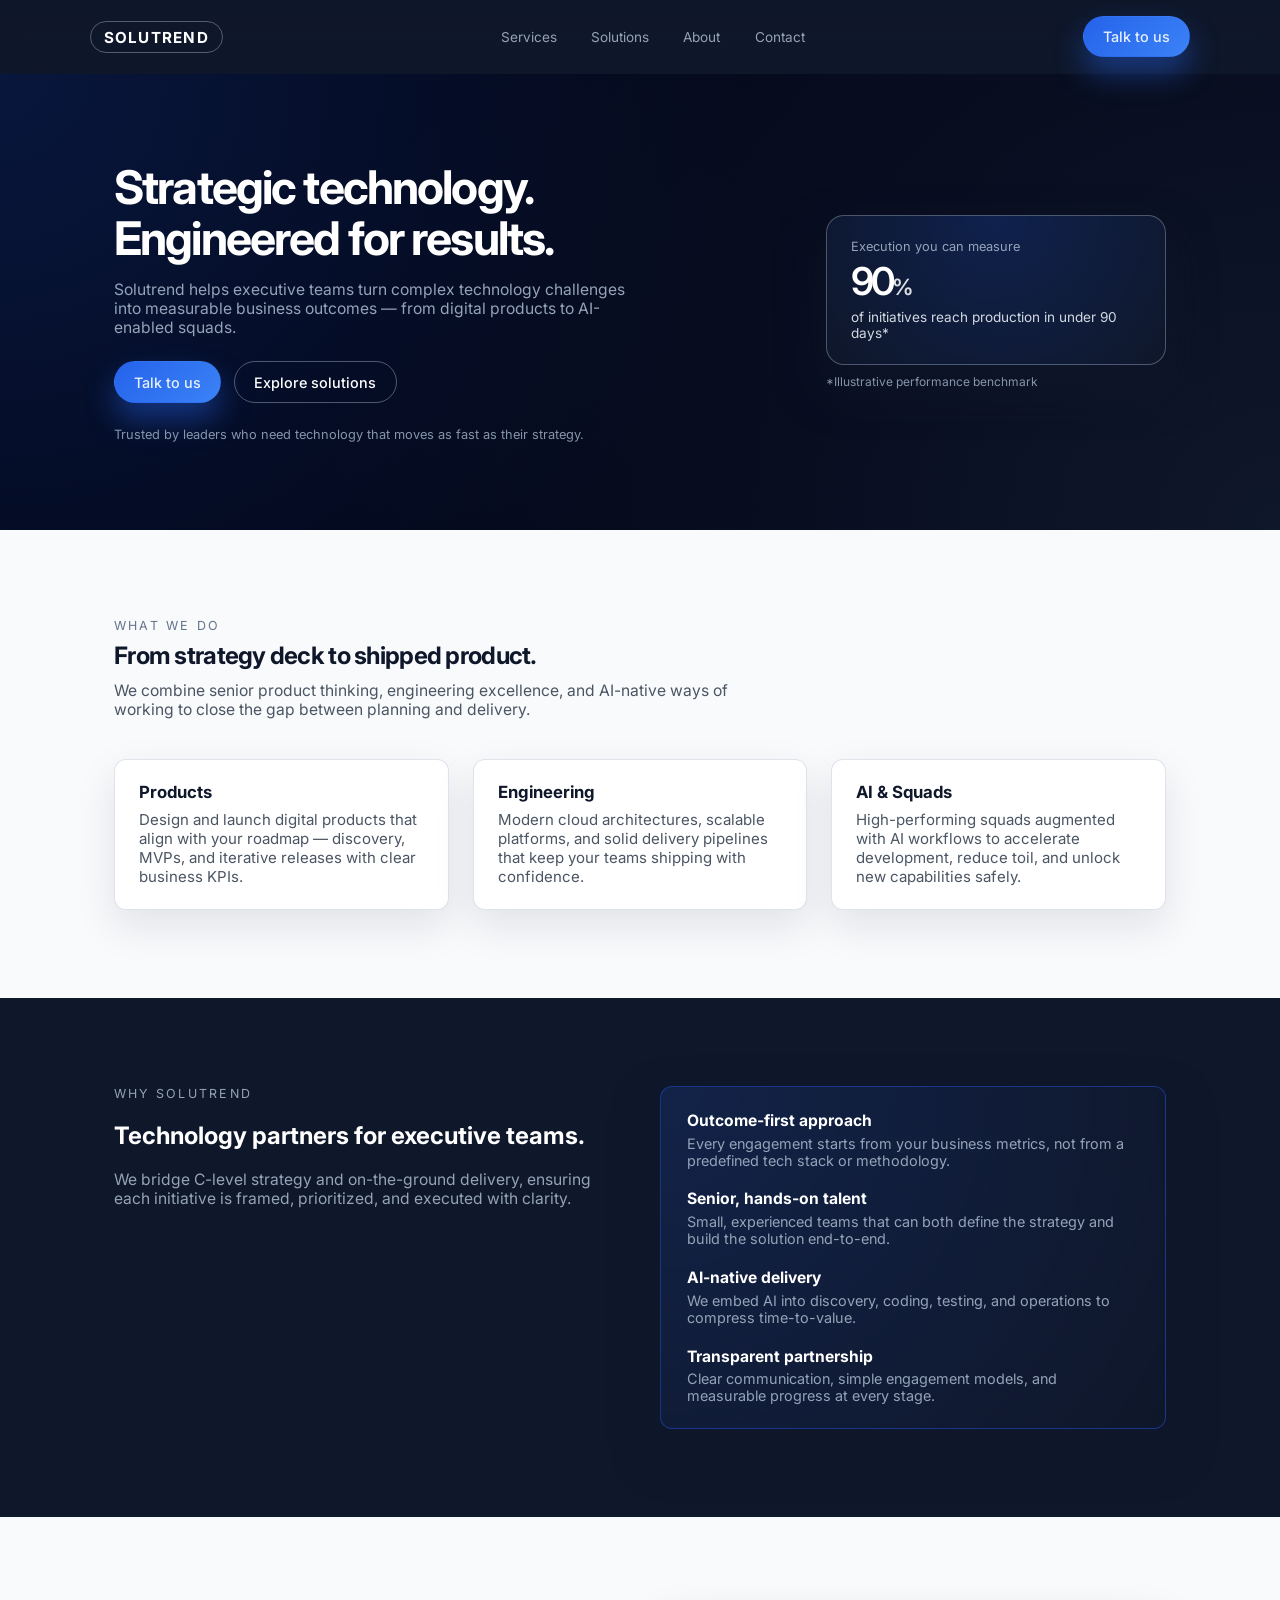
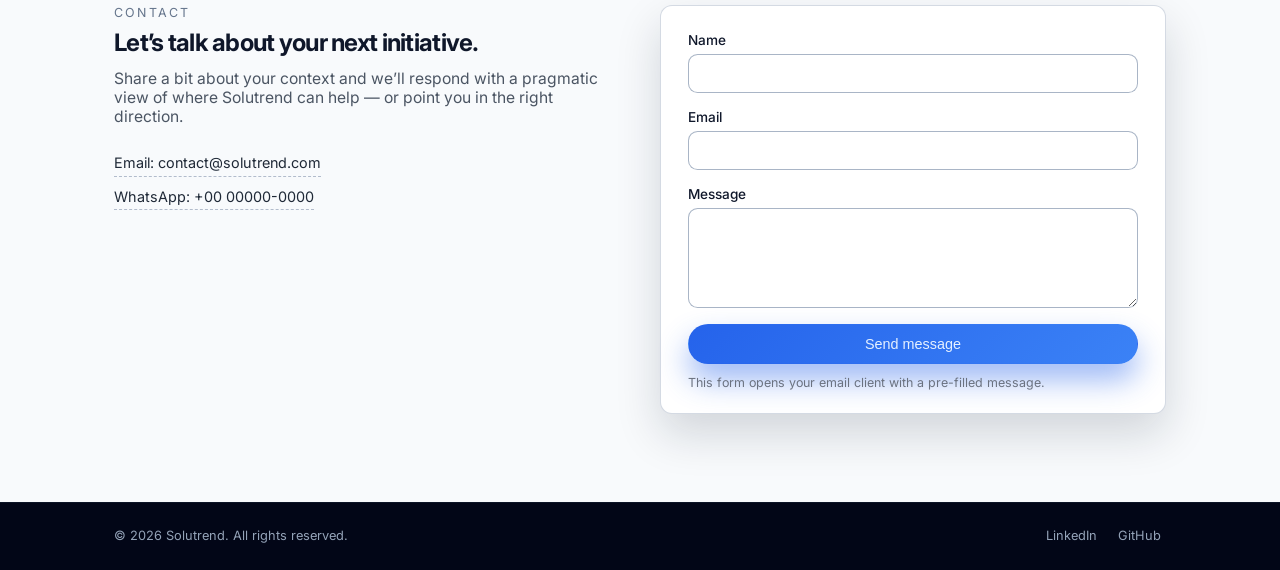
==== index.html @ f40e410d "Init" ====
<!DOCTYPE html>
<html lang="en">
<head>
  <meta charset="UTF-8">
  <meta name="viewport" content="width=device-width, initial-scale=1">
  <title>Solutrend — Strategic Technology. Engineered for Results.</title>

  <!-- Inter font -->
  <link rel="preconnect" href="https://fonts.googleapis.com">
  <link rel="preconnect" href="https://fonts.gstatic.com" crossorigin>
  <link href="https://fonts.googleapis.com/css2?family=Inter:wght@300;400;500;600;700&display=swap" rel="stylesheet">

  <link rel="stylesheet" href="css/styles.css">
</head>
<body>
  <header class="site-header" id="top">
    <div class="container header-inner">
      <div class="logo" aria-label="Solutrend">
        <span class="logo-mark">Solutrend</span>
      </div>
      <nav class="nav" aria-label="Main navigation">
        <button class="nav-toggle" aria-label="Toggle navigation" aria-expanded="false">
          <span class="nav-toggle-bar"></span>
          <span class="nav-toggle-bar"></span>
        </button>
        <ul class="nav-list">
          <li><a href="#services">Services</a></li>
          <li><a href="#solutions">Solutions</a></li>
          <li><a href="#about">About</a></li>
          <li><a href="#contact">Contact</a></li>
        </ul>
      </nav>
      <a href="#contact" class="btn btn-primary header-cta">Talk to us</a>
    </div>
  </header>

  <main>
    <!-- Hero -->
    <section class="section section-hero" aria-labelledby="hero-heading">
      <div class="container hero-grid">
        <div class="hero-text">
          <h1 id="hero-heading">Strategic technology. Engineered for results.</h1>
          <p class="hero-subtitle">
            Solutrend helps executive teams turn complex technology challenges into measurable business outcomes — from digital products to AI-enabled squads.
          </p>
          <div class="hero-actions">
            <a href="#contact" class="btn btn-primary">Talk to us</a>
            <a href="#solutions" class="btn btn-ghost">Explore solutions</a>
          </div>
          <p class="hero-footnote">
            Trusted by leaders who need technology that moves as fast as their strategy.
          </p>
        </div>
        <div class="hero-highlight" aria-hidden="true">
          <div class="hero-card">
            <p class="hero-card-label">Execution you can measure</p>
            <p class="hero-card-metric">90<span>%</span></p>
            <p class="hero-card-caption">of initiatives reach production in under 90 days*</p>
          </div>
          <p class="hero-card-disclaimer">*Illustrative performance benchmark</p>
        </div>
      </div>
    </section>

    <!-- Services / Cards -->
    <section class="section section-light" id="services" aria-label="Solutrend services">
      <div class="container">
        <header class="section-heading">
          <p class="eyebrow">What we do</p>
          <h2>From strategy deck to shipped product.</h2>
          <p class="section-lead">
            We combine senior product thinking, engineering excellence, and AI-native ways of working to close the gap between planning and delivery.
          </p>
        </header>

        <div class="cards-grid">
          <article class="card">
            <h3>Products</h3>
            <p>
              Design and launch digital products that align with your roadmap — discovery, MVPs, and iterative releases with clear business KPIs.
            </p>
          </article>
          <article class="card">
            <h3>Engineering</h3>
            <p>
              Modern cloud architectures, scalable platforms, and solid delivery pipelines that keep your teams shipping with confidence.
            </p>
          </article>
          <article class="card">
            <h3>AI &amp; Squads</h3>
            <p>
              High-performing squads augmented with AI workflows to accelerate development, reduce toil, and unlock new capabilities safely.
            </p>
          </article>
        </div>
      </div>
    </section>

    <!-- Solutions / Why -->
    <section class="section" id="solutions">
      <div class="container">
        <div class="split-grid">
          <div class="split-text">
            <p class="eyebrow">Why Solutrend</p>
            <h2>Technology partners for executive teams.</h2>
            <p class="section-lead">
              We bridge C-level strategy and on-the-ground delivery, ensuring each initiative is framed, prioritized, and executed with clarity.
            </p>
          </div>
          <div class="split-list" id="about">
            <ul class="why-list">
              <li>
                <h3>Outcome-first approach</h3>
                <p>
                  Every engagement starts from your business metrics, not from a predefined tech stack or methodology.
                </p>
              </li>
              <li>
                <h3>Senior, hands-on talent</h3>
                <p>
                  Small, experienced teams that can both define the strategy and build the solution end-to-end.
                </p>
              </li>
              <li>
                <h3>AI-native delivery</h3>
                <p>
                  We embed AI into discovery, coding, testing, and operations to compress time-to-value.
                </p>
              </li>
              <li>
                <h3>Transparent partnership</h3>
                <p>
                  Clear communication, simple engagement models, and measurable progress at every stage.
                </p>
              </li>
            </ul>
          </div>
        </div>
      </div>
    </section>

    <!-- Contact -->
    <section class="section section-light" id="contact" aria-labelledby="contact-heading">
      <div class="container contact-grid">
        <div class="contact-intro">
          <p class="eyebrow">Contact</p>
          <h2 id="contact-heading">Let’s talk about your next initiative.</h2>
          <p class="section-lead">
            Share a bit about your context and we’ll respond with a pragmatic view of where Solutrend can help — or point you in the right direction.
          </p>
          <div class="contact-links">
            <a href="mailto:contact@solutrend.com" class="contact-link">
              Email: contact@solutrend.com
            </a>
            <a href="https://wa.me/000000000000" class="contact-link" aria-label="Contact Solutrend via WhatsApp (placeholder link)">
              WhatsApp: +00 00000-0000
            </a>
          </div>
        </div>

        <div class="contact-form-wrapper">
          <form class="contact-form" action="mailto:contact@solutrend.com" method="POST" enctype="text/plain">
            <div class="form-field">
              <label for="name">Name</label>
              <input type="text" id="name" name="name" required autocomplete="name">
            </div>
            <div class="form-field">
              <label for="email">Email</label>
              <input type="email" id="email" name="email" required autocomplete="email">
            </div>
            <div class="form-field">
              <label for="message">Message</label>
              <textarea id="message" name="message" rows="4" required></textarea>
            </div>
            <button type="submit" class="btn btn-primary" aria-label="Send message to Solutrend">
              Send message
            </button>
          </form>
          <p class="form-footnote">
            This form opens your email client with a pre-filled message.
          </p>
        </div>
      </div>
    </section>
  </main>

  <footer class="site-footer">
    <div class="container footer-inner">
      <p class="footer-copy">
        &copy; <span id="year"></span> Solutrend. All rights reserved.
      </p>
      <div class="footer-social" aria-label="Social links">
        <a href="#" class="footer-link" aria-label="Solutrend on LinkedIn (placeholder)">LinkedIn</a>
        <a href="#" class="footer-link" aria-label="Solutrend on GitHub (placeholder)">GitHub</a>
      </div>
    </div>
  </footer>

  <script src="js/main.js"></script>
</body>
</html>
---- css/styles.css ----
:root {
  --bg-dark: #0F172A;
  --bg-light: #F8FAFC;
  --primary: #2563EB;
  --text-main: #FFFFFF;
  --text-muted: #94A3B8;
  --border-subtle: rgba(148, 163, 184, 0.3);
  --radius-lg: 18px;
  --radius-md: 12px;
  --shadow-soft: 0 22px 45px rgba(15, 23, 42, 0.65);
}

*,
*::before,
*::after {
  box-sizing: border-box;
}

html {
  scroll-behavior: smooth;
}

body {
  margin: 0;
  min-height: 100vh;
  font-family: "Inter", system-ui, -apple-system, BlinkMacSystemFont, "Segoe UI", sans-serif;
  background-color: var(--bg-dark);
  color: var(--text-main);
  -webkit-font-smoothing: antialiased;
}

img {
  max-width: 100%;
  display: block;
}

a {
  color: inherit;
  text-decoration: none;
}

a:focus-visible,
button:focus-visible,
input:focus-visible,
textarea:focus-visible {
  outline: 2px solid var(--primary);
  outline-offset: 3px;
}

.container {
  width: 100%;
  max-width: 1100px;
  margin: 0 auto;
  padding: 0 1.5rem;
}

.section {
  padding: 4.5rem 0;
}

.section-light {
  background-color: var(--bg-light);
  color: #0F172A;
}

.site-header {
  position: sticky;
  top: 0;
  z-index: 30;
  background: linear-gradient(to bottom, rgba(15, 23, 42, 0.96), rgba(15, 23, 42, 0.86));
  border-bottom: 1px solid rgba(15, 23, 42, 0.9);
  backdrop-filter: blur(24px);
}

.header-inner {
  display: flex;
  align-items: center;
  justify-content: space-between;
  padding: 0.9rem 0;
  gap: 1rem;
}

.logo-mark {
  font-weight: 700;
  letter-spacing: 0.08em;
  text-transform: uppercase;
  font-size: 0.95rem;
  padding: 0.35rem 0.8rem;
  border-radius: 999px;
  border: 1px solid rgba(148, 163, 184, 0.5);
  color: var(--text-main);
}

.nav {
  display: flex;
  align-items: center;
  gap: 1rem;
}

.nav-list {
  list-style: none;
  display: flex;
  align-items: center;
  gap: 0.75rem;
  margin: 0;
  padding: 0;
}

.nav-list a {
  display: inline-flex;
  align-items: center;
  padding: 0.35rem 0.7rem;
  border-radius: 999px;
  font-size: 0.85rem;
  color: var(--text-muted);
  transition: color 0.18s ease, background-color 0.18s ease, transform 0.18s ease;
}

.nav-list a:hover {
  color: var(--text-main);
  background-color: rgba(15, 23, 42, 0.8);
  transform: translateY(-1px);
}

.nav-toggle {
  display: none;
  background: none;
  border: none;
  padding: 0.25rem;
  cursor: pointer;
}

.nav-toggle-bar {
  display: block;
  width: 20px;
  height: 2px;
  margin: 4px 0;
  background-color: var(--text-muted);
  border-radius: 999px;
  transition: background-color 0.2s ease, transform 0.2s ease;
}

.btn {
  display: inline-flex;
  align-items: center;
  justify-content: center;
  gap: 0.4rem;
  padding: 0.7rem 1.2rem;
  border-radius: 999px;
  border: 1px solid transparent;
  font-size: 0.9rem;
  font-weight: 500;
  cursor: pointer;
  transition: background-color 0.18s ease, color 0.18s ease, box-shadow 0.18s ease, transform 0.18s ease, border-color 0.18s ease;
}

.btn-primary {
  background: linear-gradient(135deg, #2563EB, #3B82F6);
  color: #E5F0FF;
  box-shadow: 0 16px 30px rgba(37, 99, 235, 0.45);
}

.btn-primary:hover {
  transform: translateY(-1px);
  box-shadow: 0 22px 40px rgba(37, 99, 235, 0.55);
}

.btn-ghost {
  background-color: transparent;
  border-color: rgba(148, 163, 184, 0.5);
  color: var(--text-main);
}

.btn-ghost:hover {
  background-color: rgba(15, 23, 42, 0.85);
  border-color: rgba(148, 163, 184, 0.9);
  transform: translateY(-1px);
}

.header-cta {
  display: none;
}

.section-hero {
  padding-top: 4.5rem;
  padding-bottom: 4.5rem;
  background: radial-gradient(circle at top left, rgba(37, 99, 235, 0.18), transparent 55%), radial-gradient(circle at bottom right, rgba(15, 23, 42, 0.8), #020617 70%);
}

.hero-grid {
  display: flex;
  flex-direction: column;
  gap: 2.5rem;
}

.hero-text h1 {
  font-size: clamp(1.9rem, 5vw, 2.9rem);
  line-height: 1.1;
  letter-spacing: -0.04em;
  margin: 0 0 1rem;
}

.hero-subtitle {
  margin: 0 0 1.5rem;
  color: var(--text-muted);
  max-width: 35rem;
  font-size: 0.98rem;
}

.hero-actions {
  display: flex;
  flex-wrap: wrap;
  gap: 0.8rem;
  margin-bottom: 1.5rem;
}

.hero-footnote {
  margin: 0;
  font-size: 0.8rem;
  color: rgba(148, 163, 184, 0.9);
}

.hero-highlight {
  display: flex;
  flex-direction: column;
  gap: 0.6rem;
  max-width: 340px;
}

.hero-card {
  background: radial-gradient(circle at top, rgba(37, 99, 235, 0.22), rgba(15, 23, 42, 0.98));
  border-radius: var(--radius-lg);
  padding: 1.4rem 1.5rem;
  box-shadow: var(--shadow-soft);
  border: 1px solid rgba(148, 163, 184, 0.45);
}

.hero-card-label {
  font-size: 0.8rem;
  color: var(--text-muted);
  margin: 0 0 0.25rem;
}

.hero-card-metric {
  margin: 0;
  font-size: 2.4rem;
  letter-spacing: -0.08em;
  font-weight: 600;
}

.hero-card-metric span {
  font-size: 1.4rem;
  opacity: 0.85;
}

.hero-card-caption {
  margin: 0.35rem 0 0;
  font-size: 0.85rem;
  color: rgba(226, 232, 240, 0.92);
}

.hero-card-disclaimer {
  margin: 0;
  font-size: 0.75rem;
  color: rgba(148, 163, 184, 0.9);
}

.section-heading {
  max-width: 640px;
  margin-bottom: 2.5rem;
}

.section-heading h2 {
  margin: 0 0 0.7rem;
  font-size: 1.5rem;
  letter-spacing: -0.03em;
}

.section-lead {
  margin: 0;
  font-size: 0.98rem;
  color: var(--text-muted);
}

.section-light .section-lead {
  color: #4b5563;
}

.eyebrow {
  font-size: 0.78rem;
  letter-spacing: 0.18em;
  text-transform: uppercase;
  color: var(--text-muted);
  margin: 0 0 0.5rem;
}

.section-light .eyebrow {
  color: #64748b;
}

.cards-grid {
  display: grid;
  grid-template-columns: 1fr;
  gap: 1.5rem;
}

.card {
  background-color: #020617;
  color: var(--text-main);
  border-radius: var(--radius-md);
  padding: 1.4rem 1.5rem;
  border: 1px solid var(--border-subtle);
  box-shadow: 0 16px 40px rgba(15, 23, 42, 0.7);
  transition: transform 0.2s ease, box-shadow 0.2s ease, border-color 0.2s ease, background-color 0.2s ease;
}

.card h3 {
  margin: 0 0 0.5rem;
  font-size: 1.05rem;
}

.card p {
  margin: 0;
  font-size: 0.94rem;
  color: var(--text-muted);
}

.card:hover {
  transform: translateY(-4px);
  box-shadow: 0 22px 50px rgba(15, 23, 42, 0.9);
  border-color: rgba(37, 99, 235, 0.8);
  background: radial-gradient(circle at top left, rgba(37, 99, 235, 0.18), #020617);
}

.section-light .card {
  background-color: #ffffff;
  color: #0f172a;
  box-shadow: 0 16px 40px rgba(15, 23, 42, 0.1);
}

.section-light .card p {
  color: #4b5563;
}

.split-grid {
  display: grid;
  grid-template-columns: minmax(0, 1.1fr);
  gap: 2.5rem;
  align-items: flex-start;
}

.split-list {
  border-radius: var(--radius-md);
  border: 1px solid rgba(30, 64, 175, 0.7);
  background: radial-gradient(circle at top left, rgba(37, 99, 235, 0.16), rgba(15, 23, 42, 0.98));
  padding: 1.5rem 1.6rem;
  box-shadow: var(--shadow-soft);
}

.why-list {
  list-style: none;
  margin: 0;
  padding: 0;
  display: grid;
  gap: 1.3rem;
}

.why-list h3 {
  margin: 0 0 0.3rem;
  font-size: 0.98rem;
}

.why-list p {
  margin: 0;
  font-size: 0.9rem;
  color: var(--text-muted);
}

.contact-grid {
  display: grid;
  grid-template-columns: minmax(0, 1fr);
  gap: 2.5rem;
}

.contact-intro h2 {
  margin: 0 0 0.7rem;
  font-size: 1.5rem;
  letter-spacing: -0.03em;
}

.contact-links {
  display: flex;
  flex-direction: column;
  gap: 0.35rem;
  margin-top: 1.5rem;
}

.contact-link {
  font-size: 0.9rem;
  color: #1f2937;
  display: inline-flex;
  align-items: center;
  padding: 0.3rem 0;
  border-bottom: 1px dashed rgba(148, 163, 184, 0.7);
  max-width: max-content;
  transition: color 0.18s ease, border-color 0.18s ease, transform 0.18s ease;
}

.contact-link:hover {
  color: #2563eb;
  border-color: rgba(37, 99, 235, 0.9);
  transform: translateY(-1px);
}

.contact-form-wrapper {
  background-color: #ffffff;
  border-radius: var(--radius-md);
  padding: 1.6rem 1.7rem 1.4rem;
  box-shadow: 0 20px 45px rgba(15, 23, 42, 0.16);
  border: 1px solid rgba(148, 163, 184, 0.4);
}

.contact-form {
  display: grid;
  gap: 1rem;
}

.form-field {
  display: flex;
  flex-direction: column;
  gap: 0.35rem;
}

.form-field label {
  font-size: 0.85rem;
  font-weight: 500;
  color: #0f172a;
}

.form-field input,
.form-field textarea {
  padding: 0.55rem 0.65rem;
  border-radius: 0.6rem;
  border: 1px solid rgba(148, 163, 184, 0.8);
  font: inherit;
  color: #0f172a;
  background-color: #ffffff;
  transition: border-color 0.18s ease, box-shadow 0.18s ease, background-color 0.18s ease;
}

.form-field input::placeholder,
.form-field textarea::placeholder {
  color: #9ca3af;
}

.form-field input:focus-visible,
.form-field textarea:focus-visible {
  outline: none;
  border-color: #2563eb;
  box-shadow: 0 0 0 1px rgba(37, 99, 235, 0.6);
}

.form-footnote {
  margin: 0.7rem 0 0;
  font-size: 0.78rem;
  color: #6b7280;
}

.site-footer {
  background-color: #020617;
  border-top: 1px solid rgba(15, 23, 42, 0.85);
  padding: 1.5rem 0 1.6rem;
}

.footer-inner {
  display: flex;
  flex-direction: column;
  gap: 0.75rem;
  align-items: flex-start;
  justify-content: space-between;
  font-size: 0.8rem;
  color: var(--text-muted);
}

.footer-social {
  display: flex;
  gap: 0.75rem;
}

.footer-link {
  color: var(--text-muted);
  padding: 0.1rem 0.3rem;
  border-radius: 999px;
  transition: color 0.18s ease, background-color 0.18s ease, transform 0.18s ease;
}

.footer-link:hover {
  color: var(--text-main);
  background-color: rgba(15, 23, 42, 0.9);
  transform: translateY(-1px);
}

.footer-copy {
  margin: 0;
}

@media (max-width: 768px) {
  .nav-list {
    position: absolute;
    inset-inline: 0;
    top: 100%;
    margin-top: 0.4rem;
    padding: 0.6rem 1.5rem 0.9rem;
    flex-direction: column;
    align-items: flex-start;
    background: radial-gradient(circle at top left, rgba(15, 23, 42, 0.96), rgba(15, 23, 42, 0.98));
    border-bottom: 1px solid rgba(15, 23, 42, 0.9);
    opacity: 0;
    transform: translateY(-10px);
    pointer-events: none;
    transition: opacity 0.18s ease, transform 0.18s ease;
  }

  .nav-list.is-open {
    opacity: 1;
    transform: translateY(0);
    pointer-events: auto;
  }

  .nav-toggle {
    display: inline-flex;
    flex-direction: column;
  }

  .header-cta {
    display: none;
  }

  .hero-grid {
    gap: 2rem;
  }
}

@media (min-width: 769px) {
  .section {
    padding: 5.5rem 0;
  }

  .header-inner {
    padding: 1rem 0;
  }

  .header-cta {
    display: inline-flex;
  }

  .hero-grid {
    flex-direction: row;
    align-items: center;
    justify-content: space-between;
  }

  .hero-text {
    max-width: 540px;
  }

  .hero-highlight {
    align-self: stretch;
    justify-content: center;
  }

  .cards-grid {
    grid-template-columns: repeat(3, minmax(0, 1fr));
  }

  .split-grid {
    grid-template-columns: minmax(0, 1.1fr) minmax(0, 1.1fr);
  }

  .contact-grid {
    grid-template-columns: minmax(0, 1.1fr) minmax(0, 1.1fr);
    align-items: start;
  }

  .footer-inner {
    flex-direction: row;
    align-items: center;
  }
}
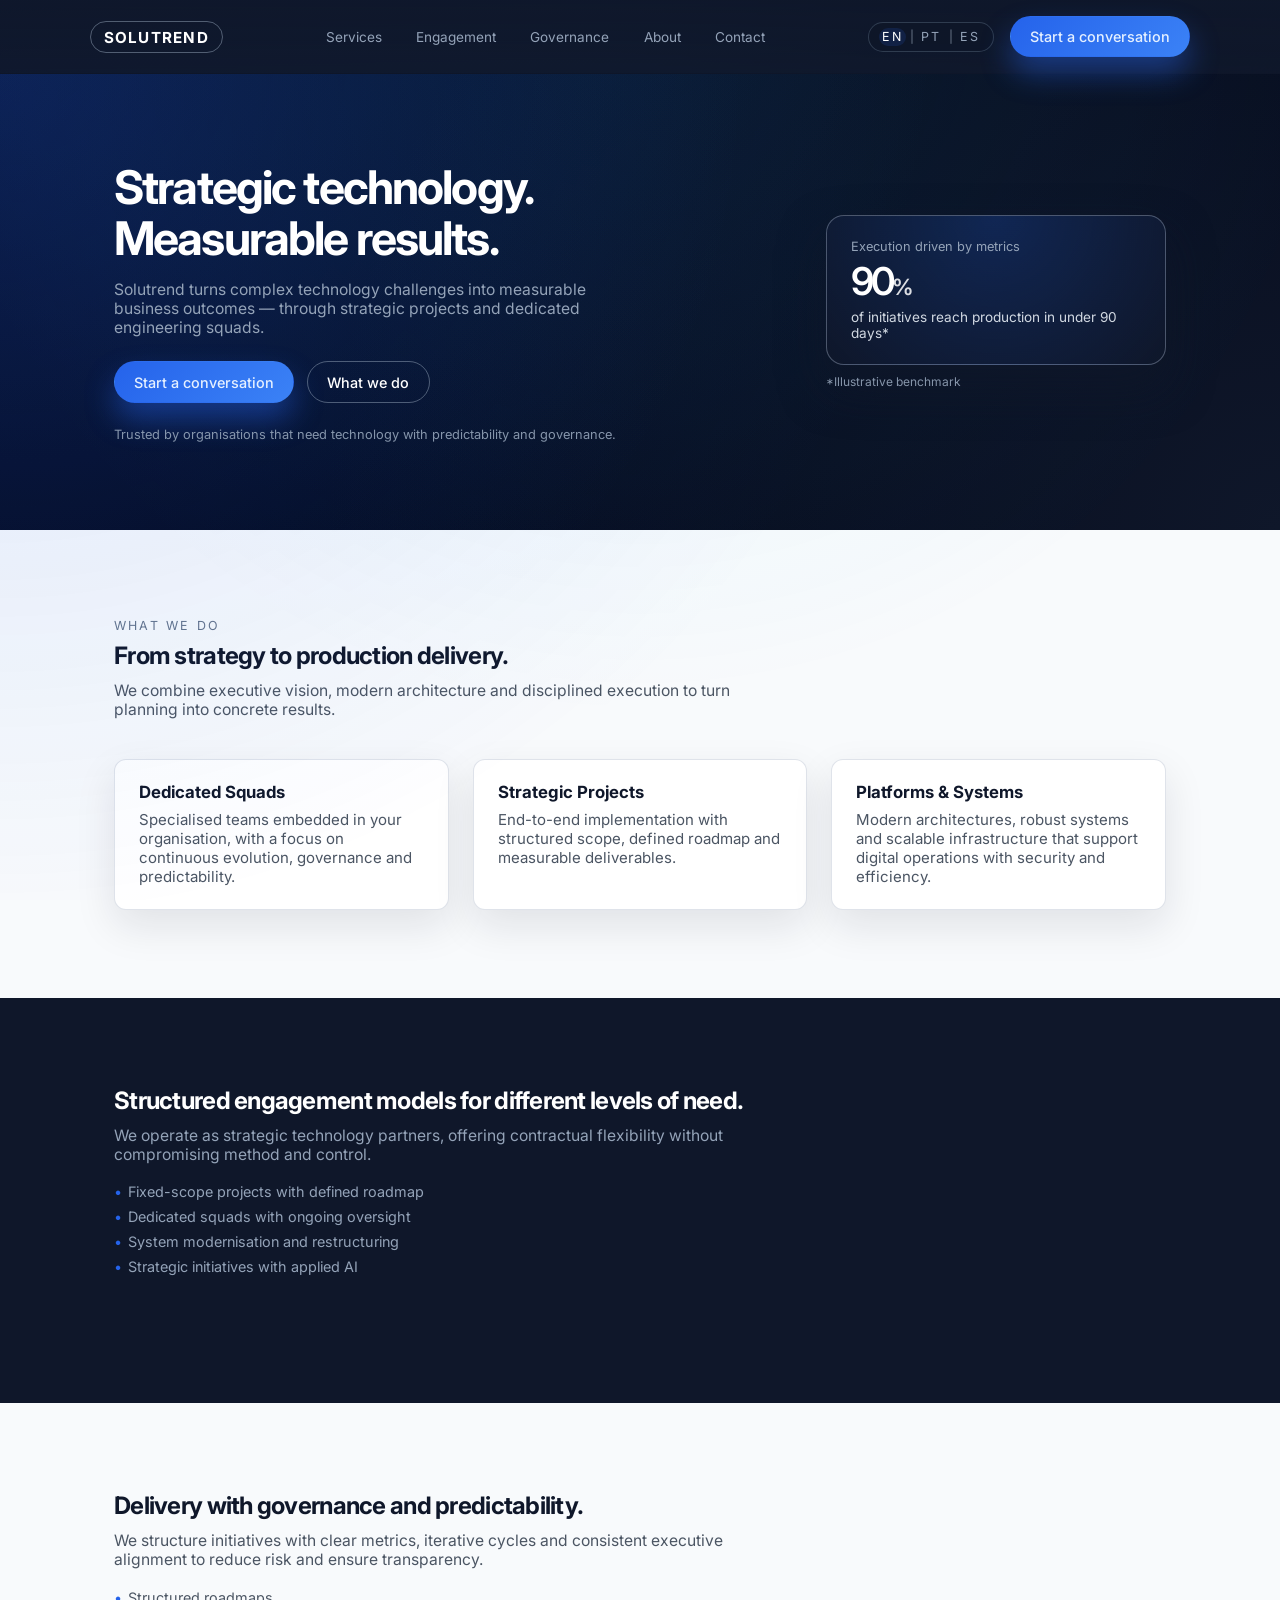
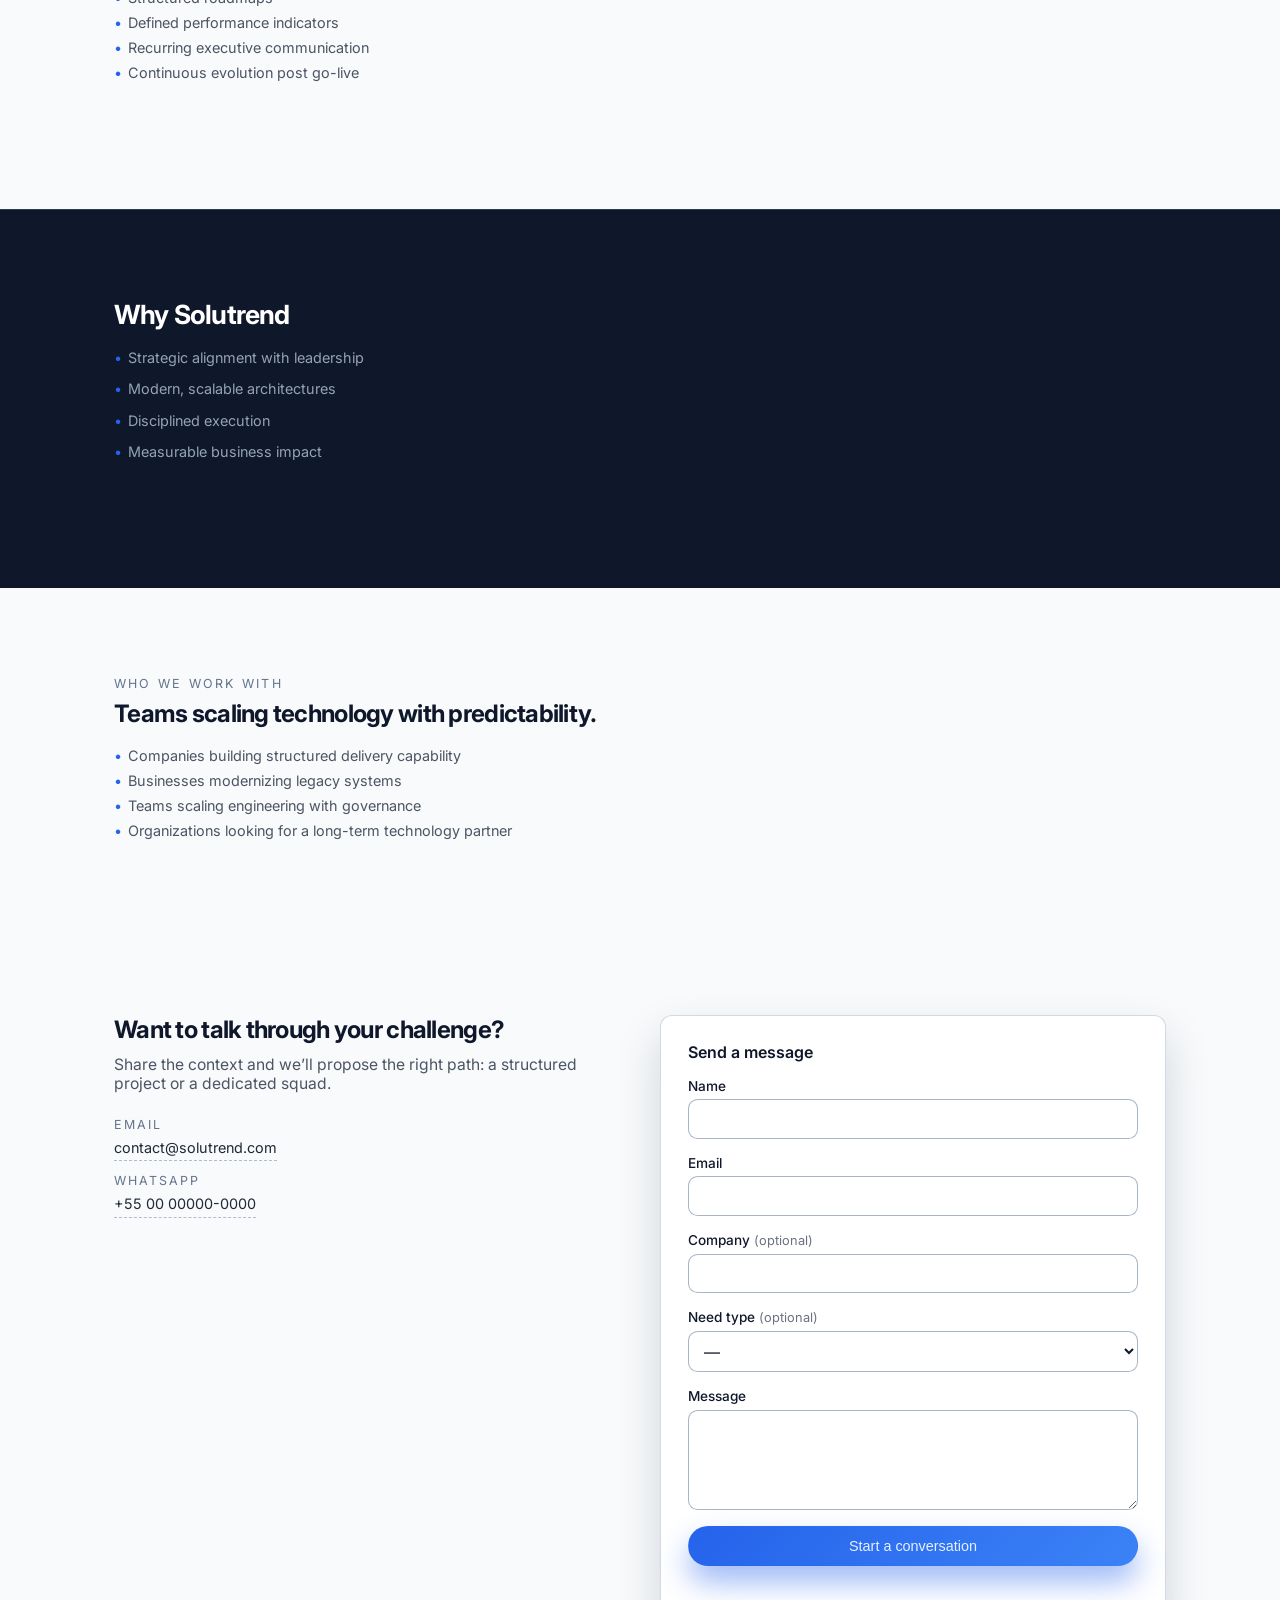
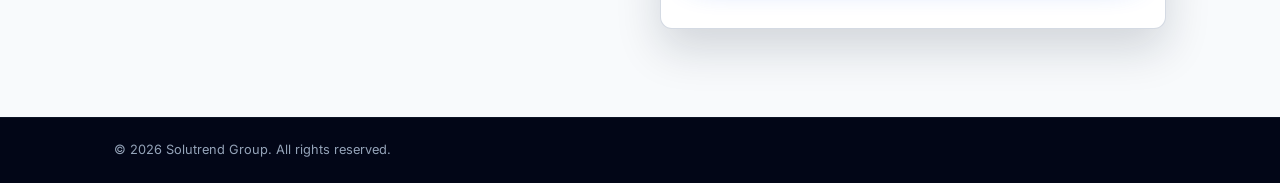
==== commit cd5b83cf: "Ajustes" ====
--- a/index.html
+++ b/index.html
@@ -2,201 +2,70 @@
 <html lang="en">
 <head>
   <meta charset="UTF-8">
+  <meta http-equiv="X-UA-Compatible" content="IE=edge">
   <meta name="viewport" content="width=device-width, initial-scale=1">
-  <title>Solutrend — Strategic Technology. Engineered for Results.</title>
+  <title>Solutrend Group — Technology Partners</title>
+  <meta name="description" content="Solutrend Group partners with executive teams to turn complex technology into measurable business outcomes.">
+  <link rel="canonical" href="https://solutrend.com/">
+
+  <!-- Favicons (placeholders) -->
+  <link rel="icon" href="/assets/favicon.ico">
+  <link rel="apple-touch-icon" href="/assets/apple-touch-icon.png">
+  <link rel="manifest" href="/assets/site.webmanifest">
 
   <!-- Inter font -->
   <link rel="preconnect" href="https://fonts.googleapis.com">
   <link rel="preconnect" href="https://fonts.gstatic.com" crossorigin>
   <link href="https://fonts.googleapis.com/css2?family=Inter:wght@300;400;500;600;700&display=swap" rel="stylesheet">
 
-  <link rel="stylesheet" href="css/styles.css">
+  <style>
+    body {
+      margin: 0;
+      min-height: 100vh;
+      display: flex;
+      align-items: center;
+      justify-content: center;
+      font-family: "Inter", system-ui, -apple-system, BlinkMacSystemFont, "Segoe UI", sans-serif;
+      background-color: #0F172A;
+      color: #E5E7EB;
+    }
+    .redirect-shell {
+      text-align: center;
+      padding: 2rem;
+    }
+    .redirect-shell a {
+      color: #93C5FD;
+    }
+  </style>
+
+  <script>
+    (function () {
+      var lang = (navigator.language || navigator.userLanguage || "en").toLowerCase();
+      var base = window.location.origin || "";
+      var hash = window.location.hash || "";
+
+      var target = "/en/";
+      if (lang.indexOf("pt") === 0) {
+        target = "/pt/";
+      } else if (lang.indexOf("es") === 0) {
+        target = "/es/";
+      }
+
+      window.location.replace(target + hash);
+    })();
+  </script>
 </head>
 <body>
-  <header class="site-header" id="top">
-    <div class="container header-inner">
-      <div class="logo" aria-label="Solutrend">
-        <span class="logo-mark">Solutrend</span>
-      </div>
-      <nav class="nav" aria-label="Main navigation">
-        <button class="nav-toggle" aria-label="Toggle navigation" aria-expanded="false">
-          <span class="nav-toggle-bar"></span>
-          <span class="nav-toggle-bar"></span>
-        </button>
-        <ul class="nav-list">
-          <li><a href="#services">Services</a></li>
-          <li><a href="#solutions">Solutions</a></li>
-          <li><a href="#about">About</a></li>
-          <li><a href="#contact">Contact</a></li>
-        </ul>
-      </nav>
-      <a href="#contact" class="btn btn-primary header-cta">Talk to us</a>
-    </div>
-  </header>
-
-  <main>
-    <!-- Hero -->
-    <section class="section section-hero" aria-labelledby="hero-heading">
-      <div class="container hero-grid">
-        <div class="hero-text">
-          <h1 id="hero-heading">Strategic technology. Engineered for results.</h1>
-          <p class="hero-subtitle">
-            Solutrend helps executive teams turn complex technology challenges into measurable business outcomes — from digital products to AI-enabled squads.
-          </p>
-          <div class="hero-actions">
-            <a href="#contact" class="btn btn-primary">Talk to us</a>
-            <a href="#solutions" class="btn btn-ghost">Explore solutions</a>
-          </div>
-          <p class="hero-footnote">
-            Trusted by leaders who need technology that moves as fast as their strategy.
-          </p>
-        </div>
-        <div class="hero-highlight" aria-hidden="true">
-          <div class="hero-card">
-            <p class="hero-card-label">Execution you can measure</p>
-            <p class="hero-card-metric">90<span>%</span></p>
-            <p class="hero-card-caption">of initiatives reach production in under 90 days*</p>
-          </div>
-          <p class="hero-card-disclaimer">*Illustrative performance benchmark</p>
-        </div>
-      </div>
-    </section>
-
-    <!-- Services / Cards -->
-    <section class="section section-light" id="services" aria-label="Solutrend services">
-      <div class="container">
-        <header class="section-heading">
-          <p class="eyebrow">What we do</p>
-          <h2>From strategy deck to shipped product.</h2>
-          <p class="section-lead">
-            We combine senior product thinking, engineering excellence, and AI-native ways of working to close the gap between planning and delivery.
-          </p>
-        </header>
-
-        <div class="cards-grid">
-          <article class="card">
-            <h3>Products</h3>
-            <p>
-              Design and launch digital products that align with your roadmap — discovery, MVPs, and iterative releases with clear business KPIs.
-            </p>
-          </article>
-          <article class="card">
-            <h3>Engineering</h3>
-            <p>
-              Modern cloud architectures, scalable platforms, and solid delivery pipelines that keep your teams shipping with confidence.
-            </p>
-          </article>
-          <article class="card">
-            <h3>AI &amp; Squads</h3>
-            <p>
-              High-performing squads augmented with AI workflows to accelerate development, reduce toil, and unlock new capabilities safely.
-            </p>
-          </article>
-        </div>
-      </div>
-    </section>
-
-    <!-- Solutions / Why -->
-    <section class="section" id="solutions">
-      <div class="container">
-        <div class="split-grid">
-          <div class="split-text">
-            <p class="eyebrow">Why Solutrend</p>
-            <h2>Technology partners for executive teams.</h2>
-            <p class="section-lead">
-              We bridge C-level strategy and on-the-ground delivery, ensuring each initiative is framed, prioritized, and executed with clarity.
-            </p>
-          </div>
-          <div class="split-list" id="about">
-            <ul class="why-list">
-              <li>
-                <h3>Outcome-first approach</h3>
-                <p>
-                  Every engagement starts from your business metrics, not from a predefined tech stack or methodology.
-                </p>
-              </li>
-              <li>
-                <h3>Senior, hands-on talent</h3>
-                <p>
-                  Small, experienced teams that can both define the strategy and build the solution end-to-end.
-                </p>
-              </li>
-              <li>
-                <h3>AI-native delivery</h3>
-                <p>
-                  We embed AI into discovery, coding, testing, and operations to compress time-to-value.
-                </p>
-              </li>
-              <li>
-                <h3>Transparent partnership</h3>
-                <p>
-                  Clear communication, simple engagement models, and measurable progress at every stage.
-                </p>
-              </li>
-            </ul>
-          </div>
-        </div>
-      </div>
-    </section>
-
-    <!-- Contact -->
-    <section class="section section-light" id="contact" aria-labelledby="contact-heading">
-      <div class="container contact-grid">
-        <div class="contact-intro">
-          <p class="eyebrow">Contact</p>
-          <h2 id="contact-heading">Let’s talk about your next initiative.</h2>
-          <p class="section-lead">
-            Share a bit about your context and we’ll respond with a pragmatic view of where Solutrend can help — or point you in the right direction.
-          </p>
-          <div class="contact-links">
-            <a href="mailto:contact@solutrend.com" class="contact-link">
-              Email: contact@solutrend.com
-            </a>
-            <a href="https://wa.me/000000000000" class="contact-link" aria-label="Contact Solutrend via WhatsApp (placeholder link)">
-              WhatsApp: +00 00000-0000
-            </a>
-          </div>
-        </div>
-
-        <div class="contact-form-wrapper">
-          <form class="contact-form" action="mailto:contact@solutrend.com" method="POST" enctype="text/plain">
-            <div class="form-field">
-              <label for="name">Name</label>
-              <input type="text" id="name" name="name" required autocomplete="name">
-            </div>
-            <div class="form-field">
-              <label for="email">Email</label>
-              <input type="email" id="email" name="email" required autocomplete="email">
-            </div>
-            <div class="form-field">
-              <label for="message">Message</label>
-              <textarea id="message" name="message" rows="4" required></textarea>
-            </div>
-            <button type="submit" class="btn btn-primary" aria-label="Send message to Solutrend">
-              Send message
-            </button>
-          </form>
-          <p class="form-footnote">
-            This form opens your email client with a pre-filled message.
-          </p>
-        </div>
-      </div>
-    </section>
-  </main>
-
-  <footer class="site-footer">
-    <div class="container footer-inner">
-      <p class="footer-copy">
-        &copy; <span id="year"></span> Solutrend. All rights reserved.
+  <div class="redirect-shell">
+    <p>You are being redirected to Solutrend.</p>
+    <noscript>
+      <p>Please select your language:</p>
+      <p>
+        <a href="/en/">English</a> ·
+        <a href="/pt/">Português</a> ·
+        <a href="/es/">Español</a>
       </p>
-      <div class="footer-social" aria-label="Social links">
-        <a href="#" class="footer-link" aria-label="Solutrend on LinkedIn (placeholder)">LinkedIn</a>
-        <a href="#" class="footer-link" aria-label="Solutrend on GitHub (placeholder)">GitHub</a>
-      </div>
-    </div>
-  </footer>
-
-  <script src="js/main.js"></script>
+    </noscript>
+  </div>
 </body>
 </html>
-
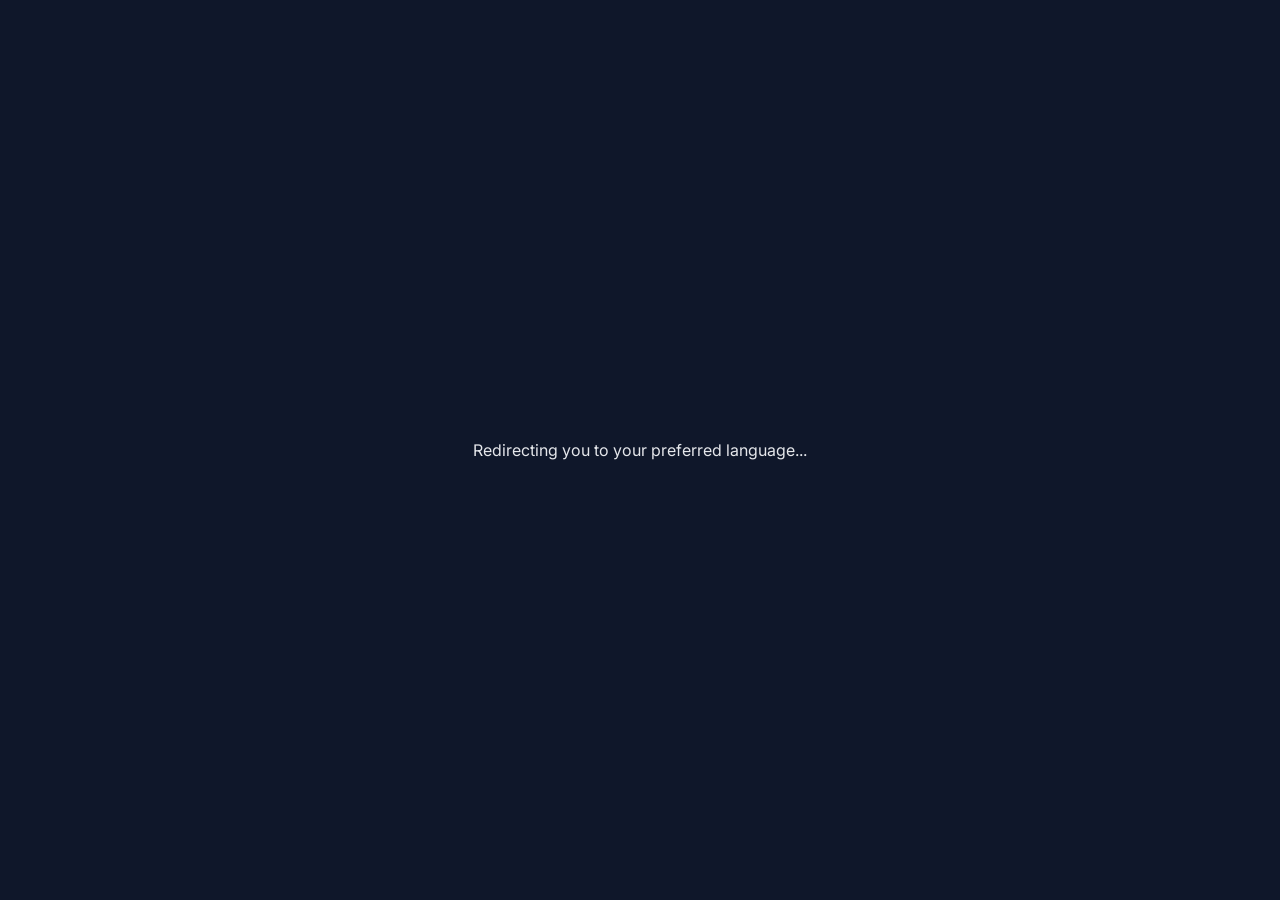
==== commit e1754b9a: "Ajustes" ====
--- a/index.html
+++ b/index.html
@@ -7,6 +7,11 @@
   <title>Solutrend Group — Technology Partners</title>
   <meta name="description" content="Solutrend Group partners with executive teams to turn complex technology into measurable business outcomes.">
   <link rel="canonical" href="https://solutrend.com/">
+  <meta name="robots" content="noindex">
+  <link rel="alternate" hreflang="pt" href="https://solutrend.com/pt/">
+  <link rel="alternate" hreflang="en" href="https://solutrend.com/en/">
+  <link rel="alternate" hreflang="es" href="https://solutrend.com/es/">
+  <link rel="alternate" hreflang="x-default" href="https://solutrend.com/en/">
 
   <!-- Favicons (placeholders) -->
   <link rel="icon" href="/assets/favicon.ico">
@@ -41,23 +46,26 @@
   <script>
     (function () {
       var lang = (navigator.language || navigator.userLanguage || "en").toLowerCase();
-      var base = window.location.origin || "";
       var hash = window.location.hash || "";
 
       var target = "/en/";
-      if (lang.indexOf("pt") === 0) {
+
+      if (lang.startsWith("pt")) {
         target = "/pt/";
-      } else if (lang.indexOf("es") === 0) {
+      }
+      else if (lang.startsWith("es")) {
         target = "/es/";
       }
 
-      window.location.replace(target + hash);
+      if (window.location.pathname === "/") {
+        window.location.replace(target + hash);
+      }
     })();
   </script>
 </head>
 <body>
   <div class="redirect-shell">
-    <p>You are being redirected to Solutrend.</p>
+    <p>Redirecting you to your preferred language...</p>
     <noscript>
       <p>Please select your language:</p>
       <p>
